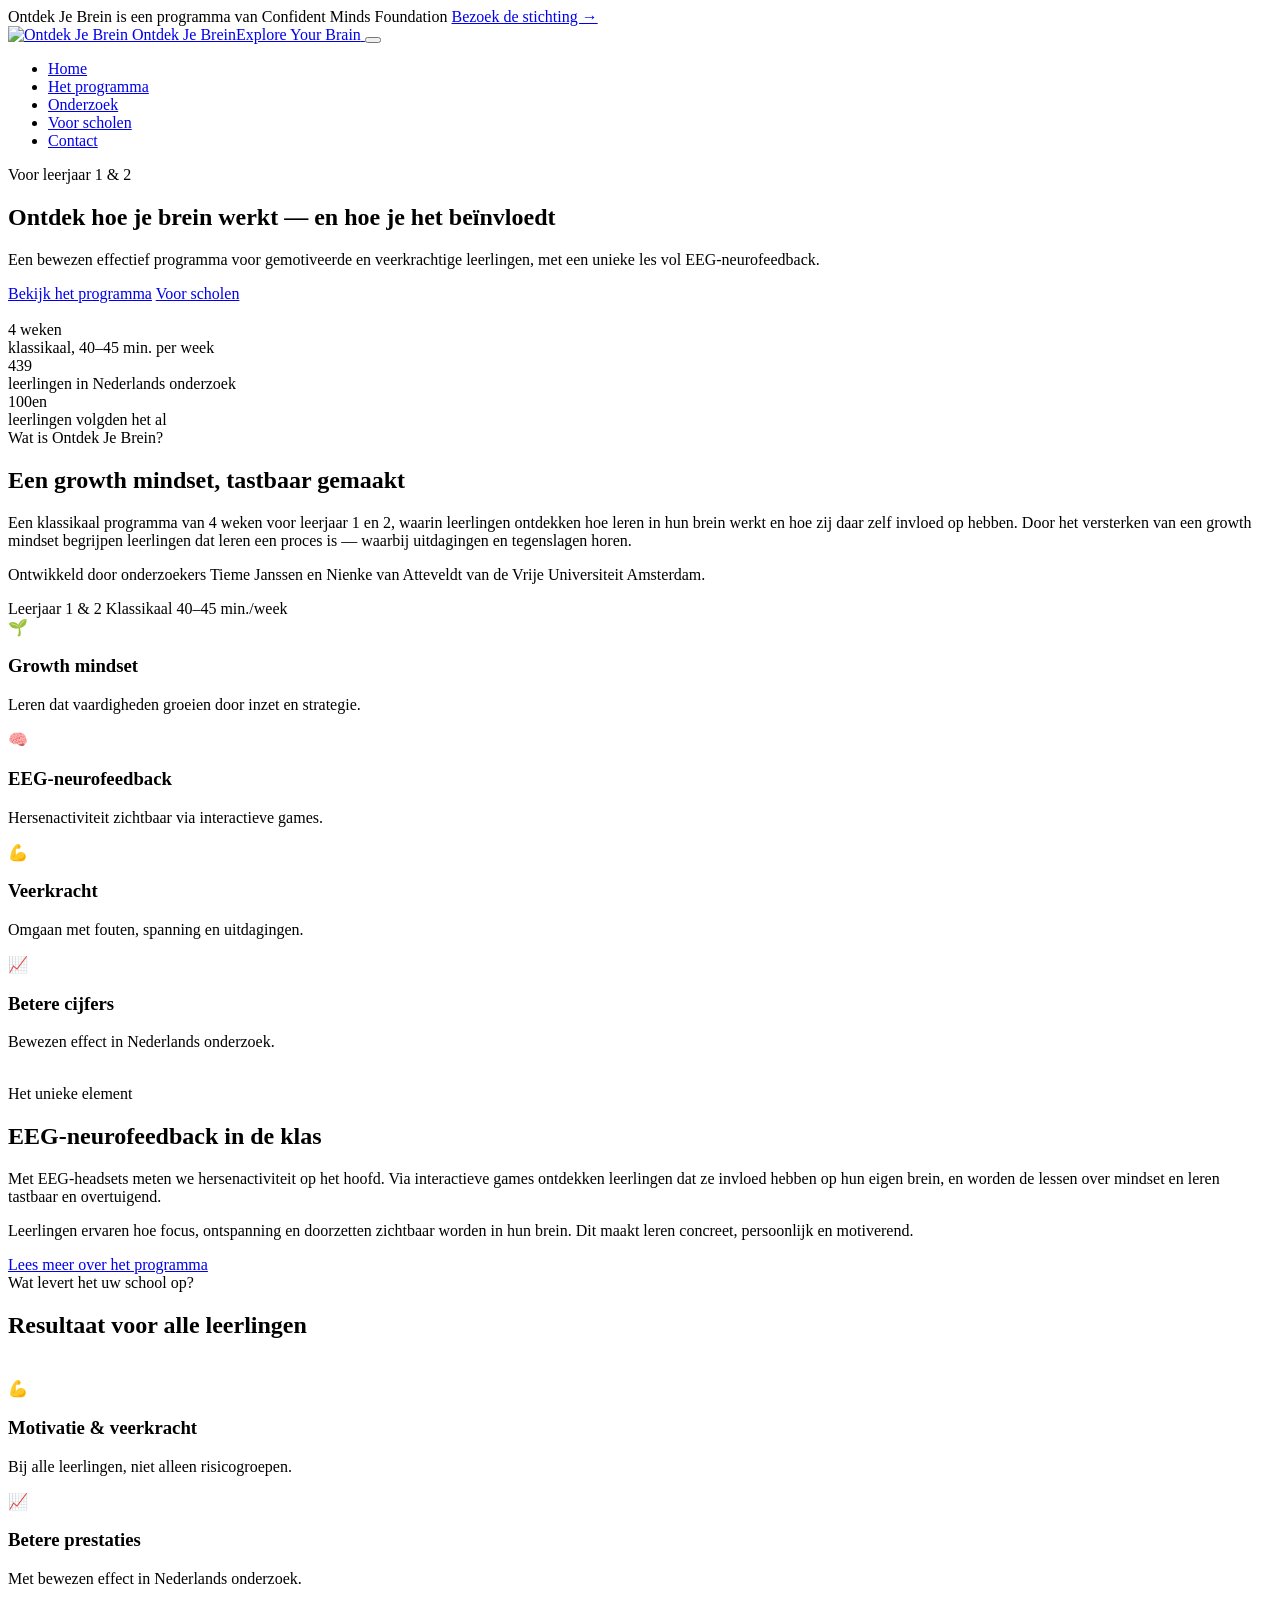
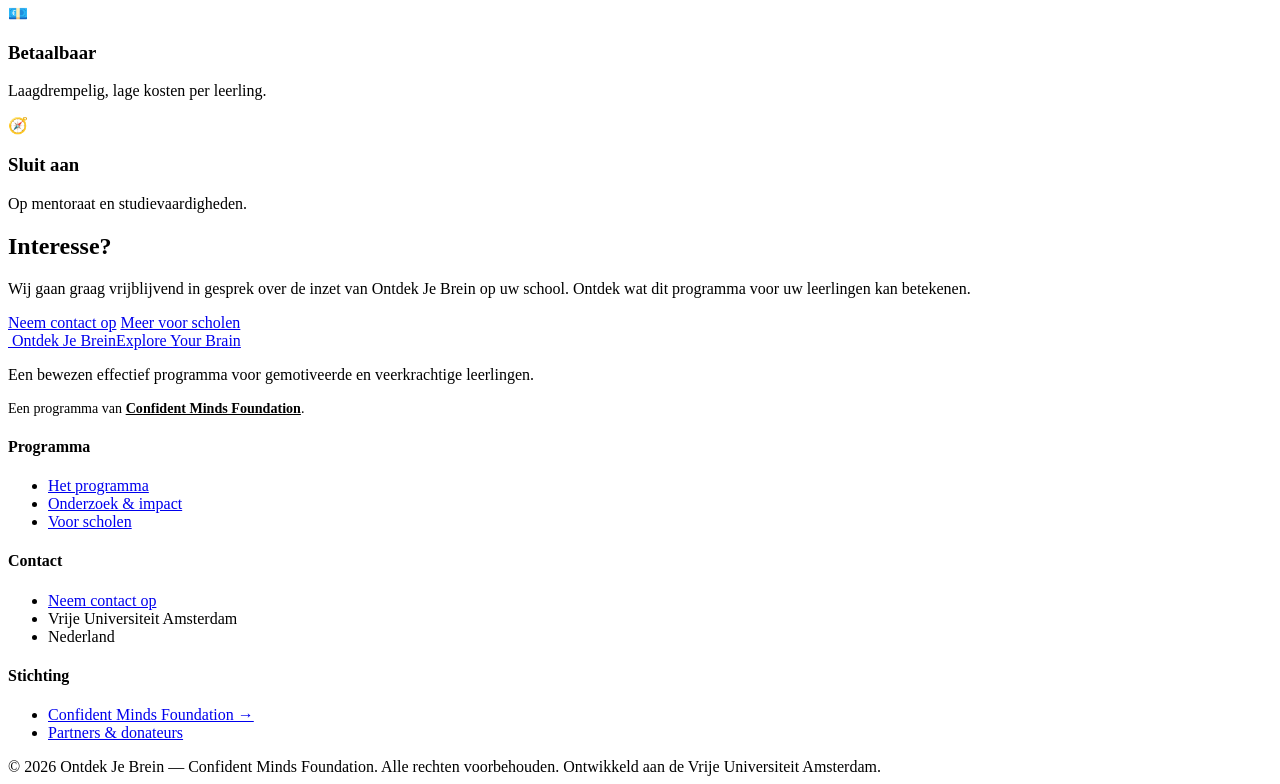
==== ontdek-je-brein/index.html @ c4dc22f5 "Add files via upload" ====
<!DOCTYPE html>
<html lang="nl">
<head>
  <meta charset="UTF-8" />
  <meta name="viewport" content="width=device-width, initial-scale=1.0" />
  <title>Ontdek Je Brein — Bewezen effectief programma voor het voortgezet onderwijs</title>
  <meta name="description" content="Ontdek Je Brein is een klassikaal 4-weeks programma met EEG-neurofeedback waarin leerlingen een growth mindset ontwikkelen. Een programma van Confident Minds Foundation." />
  <link rel="preconnect" href="https://fonts.googleapis.com" />
  <link rel="preconnect" href="https://fonts.gstatic.com" crossorigin />
  <link href="https://fonts.googleapis.com/css2?family=Poppins:wght@400;500;600;700&display=swap" rel="stylesheet" />
  <link rel="stylesheet" href="css/style.css" />
</head>
<body>

  <!-- FOUNDATION RIBBON -->
  <div class="ribbon">
    <div class="container">
      <span>Ontdek Je Brein is een programma van Confident Minds Foundation</span>
      <a href="../confident-minds-foundation/index.html">Bezoek de stichting →</a>
    </div>
  </div>

  <header class="site-header">
    <div class="container nav">
      <a href="index.html" class="brand">
        <img class="brand-mark" src="assets/ojb-trefoil-green.svg" alt="Ontdek Je Brein" />
        <span class="brand-text"><span class="b1">Ontdek Je Brein</span><span class="b2">Explore Your Brain</span></span>
      </a>
      <button class="nav-toggle" aria-label="Menu"><span></span><span></span><span></span></button>
      <ul class="nav-links">
        <li><a href="index.html" class="active">Home</a></li>
        <li><a href="programma.html">Het programma</a></li>
        <li><a href="onderzoek.html">Onderzoek</a></li>
        <li><a href="voor-scholen.html">Voor scholen</a></li>
        <li class="nav-cta"><a href="contact.html" class="btn btn--primary">Contact</a></li>
      </ul>
    </div>
  </header>

  <section class="hero">
    <div class="container hero-grid">
      <div>
        <span class="eyebrow">Voor leerjaar 1 &amp; 2</span>
        <h1>Ontdek hoe je brein werkt — en hoe je het beïnvloedt</h1>
        <p>Een bewezen effectief programma voor gemotiveerde en veerkrachtige leerlingen, met een unieke les vol EEG-neurofeedback.</p>
        <div class="hero-actions">
          <a href="programma.html" class="btn btn--lime">Bekijk het programma</a>
          <a href="voor-scholen.html" class="btn btn--ghost">Voor scholen</a>
        </div>
      </div>
      <div class="hero-visual">
        <img class="hero-trefoil" src="assets/ojb-trefoil-bright.svg" alt="" aria-hidden="true" />
      </div>
    </div>
  </section>

  <section class="section--tight bg-cream2">
    <div class="container">
      <div class="stats">
        <div class="stat"><div class="num">4 weken</div><div class="lbl">klassikaal, 40–45 min. per week</div></div>
        <div class="stat"><div class="num">439</div><div class="lbl">leerlingen in Nederlands onderzoek</div></div>
        <div class="stat"><div class="num">100en</div><div class="lbl">leerlingen volgden het al</div></div>
      </div>
    </div>
  </section>

  <!-- WHAT -->
  <section class="section">
    <div class="container">
      <div class="split">
        <div>
          <span class="eyebrow">Wat is Ontdek Je Brein?</span>
          <h2>Een growth mindset, tastbaar gemaakt</h2>
          <p>Een klassikaal programma van 4 weken voor leerjaar 1 en 2, waarin leerlingen ontdekken hoe leren in hun brein werkt en hoe zij daar zelf invloed op hebben. Door het versterken van een growth mindset begrijpen leerlingen dat leren een proces is — waarbij uitdagingen en tegenslagen horen.</p>
          <p>Ontwikkeld door onderzoekers Tieme Janssen en Nienke van Atteveldt van de Vrije Universiteit Amsterdam.</p>
          <div style="margin-top:4px;">
            <span class="pill pill-lime">Leerjaar 1 &amp; 2</span>
            <span class="pill pill-blue">Klassikaal</span>
            <span class="pill pill-lime">40–45 min./week</span>
          </div>
        </div>
        <div class="split-media">
          <div class="grid grid-2">
            <div class="card"><div class="card-icon ic-green">🌱</div><h3>Growth mindset</h3><p>Leren dat vaardigheden groeien door inzet en strategie.</p></div>
            <div class="card"><div class="card-icon ic-blue">🧠</div><h3>EEG-neurofeedback</h3><p>Hersenactiviteit zichtbaar via interactieve games.</p></div>
            <div class="card"><div class="card-icon ic-orange">💪</div><h3>Veerkracht</h3><p>Omgaan met fouten, spanning en uitdagingen.</p></div>
            <div class="card"><div class="card-icon ic-lime">📈</div><h3>Betere cijfers</h3><p>Bewezen effect in Nederlands onderzoek.</p></div>
          </div>
        </div>
      </div>
    </div>
  </section>

  <!-- EEG -->
  <section class="section bg-forest">
    <div class="container">
      <div class="split split--rev">
        <div class="split-media">
          <div class="media-card lime">
            <img src="assets/ojb-trefoil-forest.svg" alt="" style="width:150px;" />
          </div>
        </div>
        <div>
          <span class="eyebrow">Het unieke element</span>
          <h2>EEG-neurofeedback in de klas</h2>
          <p>Met EEG-headsets meten we hersenactiviteit op het hoofd. Via interactieve games ontdekken leerlingen dat ze invloed hebben op hun eigen brein, en worden de lessen over mindset en leren tastbaar en overtuigend.</p>
          <p>Leerlingen ervaren hoe focus, ontspanning en doorzetten zichtbaar worden in hun brein. Dit maakt leren concreet, persoonlijk en motiverend.</p>
          <a href="programma.html" class="btn btn--lime">Lees meer over het programma</a>
        </div>
      </div>
    </div>
  </section>

  <!-- BENEFITS -->
  <section class="section">
    <div class="container center">
      <span class="eyebrow">Wat levert het uw school op?</span>
      <h2>Resultaat voor alle leerlingen</h2>
      <div class="grid grid-4" style="margin-top:40px; text-align:left;">
        <div class="card"><div class="card-icon ic-lime">💪</div><h3>Motivatie &amp; veerkracht</h3><p>Bij alle leerlingen, niet alleen risicogroepen.</p></div>
        <div class="card"><div class="card-icon ic-green">📈</div><h3>Betere prestaties</h3><p>Met bewezen effect in Nederlands onderzoek.</p></div>
        <div class="card"><div class="card-icon ic-blue">💶</div><h3>Betaalbaar</h3><p>Laagdrempelig, lage kosten per leerling.</p></div>
        <div class="card"><div class="card-icon ic-orange">🧭</div><h3>Sluit aan</h3><p>Op mentoraat en studievaardigheden.</p></div>
      </div>
    </div>
  </section>

  <!-- CTA -->
  <section class="section--tight">
    <div class="container">
      <div class="cta-band">
        <h2>Interesse?</h2>
        <p>Wij gaan graag vrijblijvend in gesprek over de inzet van Ontdek Je Brein op uw school. Ontdek wat dit programma voor uw leerlingen kan betekenen.</p>
        <div class="hero-actions">
          <a href="contact.html" class="btn btn--lime">Neem contact op</a>
          <a href="voor-scholen.html" class="btn btn--ghost">Meer voor scholen</a>
        </div>
      </div>
    </div>
  </section>

  <footer class="site-footer">
    <div class="container">
      <div class="footer-grid">
        <div class="footer-brand">
          <a href="index.html" class="brand">
            <img class="brand-mark" src="assets/ojb-trefoil-white.svg" alt="" />
            <span class="brand-text"><span class="b1">Ontdek Je Brein</span><span class="b2">Explore Your Brain</span></span>
          </a>
          <p>Een bewezen effectief programma voor gemotiveerde en veerkrachtige leerlingen.</p>
          <p style="font-size:0.88rem;">Een programma van <a href="../confident-minds-foundation/index.html" style="color:var(--lime); font-weight:600;">Confident Minds Foundation</a>.</p>
        </div>
        <div><h4>Programma</h4><ul class="footer-links"><li><a href="programma.html">Het programma</a></li><li><a href="onderzoek.html">Onderzoek &amp; impact</a></li><li><a href="voor-scholen.html">Voor scholen</a></li></ul></div>
        <div><h4>Contact</h4><ul class="footer-links"><li><a href="contact.html">Neem contact op</a></li><li>Vrije Universiteit Amsterdam</li><li>Nederland</li></ul></div>
        <div><h4>Stichting</h4><ul class="footer-links"><li><a href="../confident-minds-foundation/index.html">Confident Minds Foundation →</a></li><li><a href="../confident-minds-foundation/partners.html">Partners &amp; donateurs</a></li></ul></div>
      </div>
      <div class="footer-bottom">
        <span>© 2026 Ontdek Je Brein — Confident Minds Foundation. Alle rechten voorbehouden.</span>
        <span>Ontwikkeld aan de Vrije Universiteit Amsterdam.</span>
      </div>
    </div>
  </footer>

  <script src="js/main.js"></script>
</body>
</html>
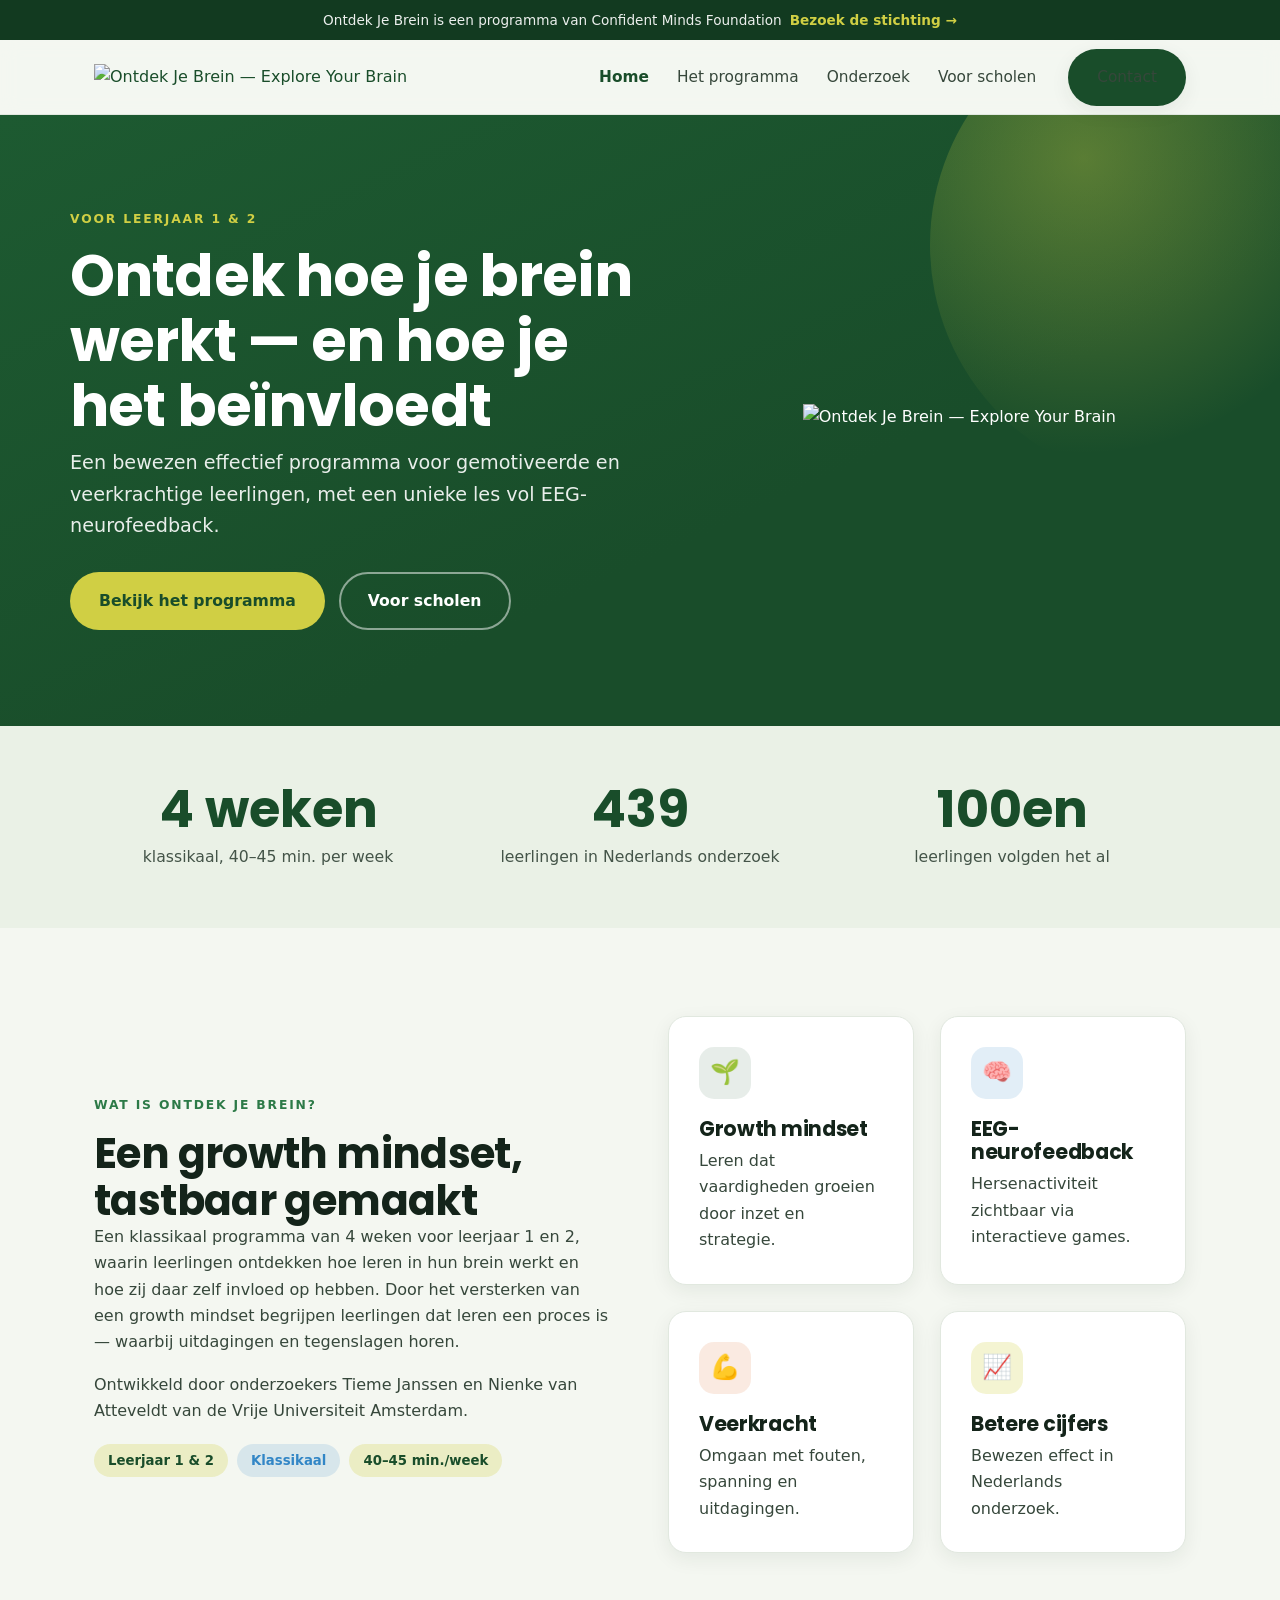
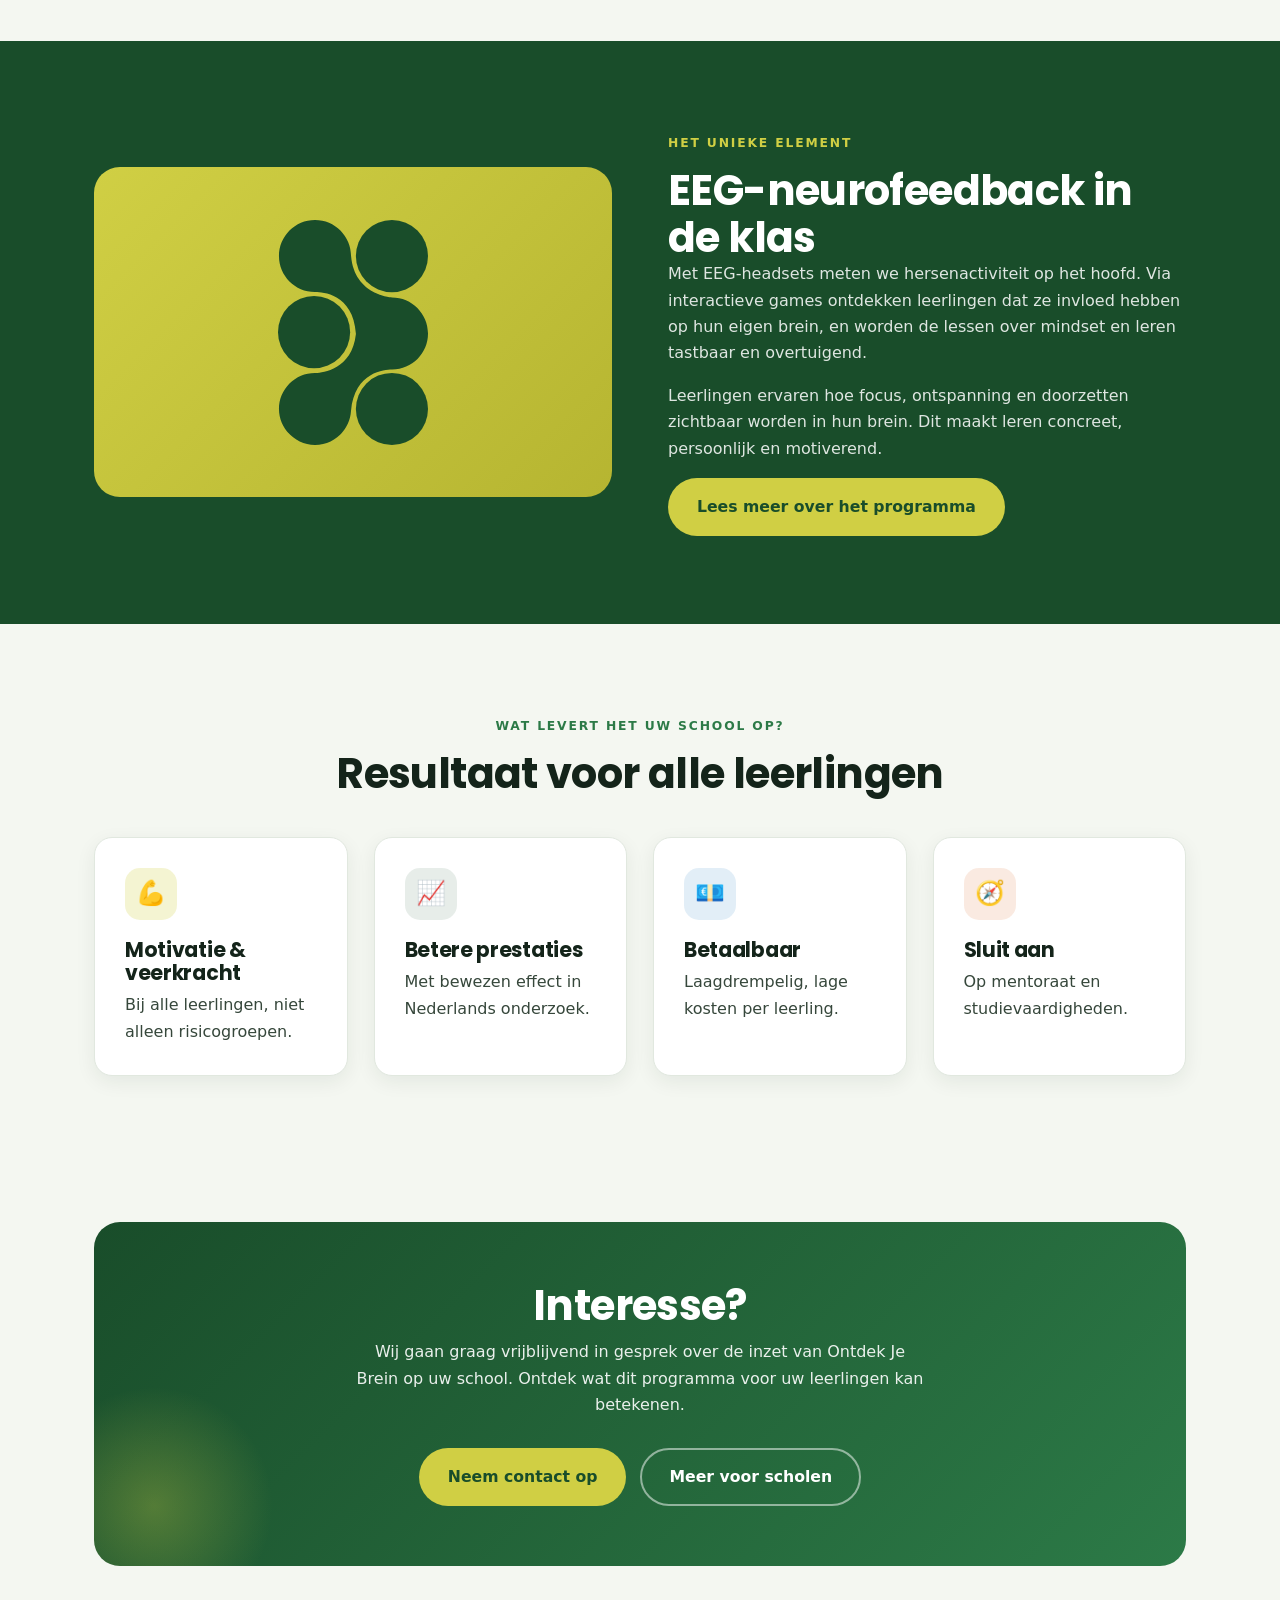
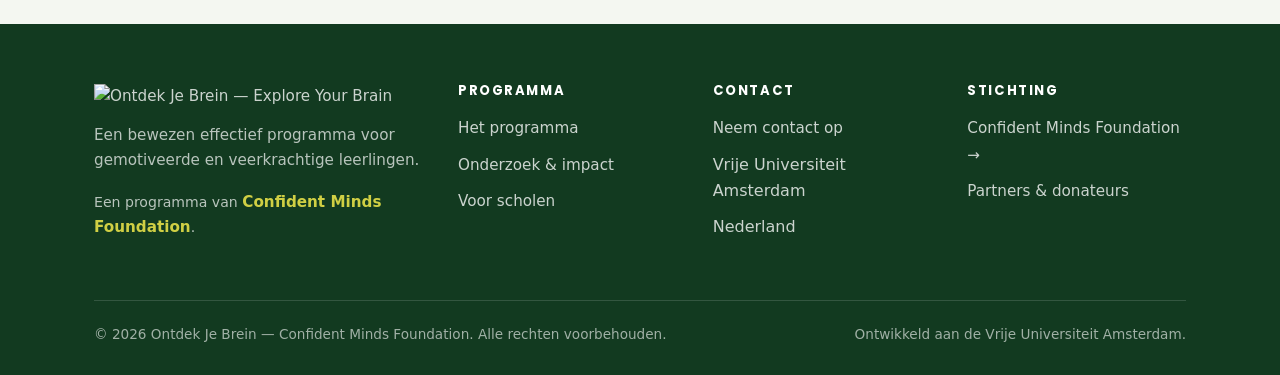
==== commit 517431cc: "Add files via upload" ====
--- a/ontdek-je-brein/index.html
+++ b/ontdek-je-brein/index.html
@@ -23,8 +23,7 @@
   <header class="site-header">
     <div class="container nav">
       <a href="index.html" class="brand">
-        <img class="brand-mark" src="assets/ojb-trefoil-green.svg" alt="Ontdek Je Brein" />
-        <span class="brand-text"><span class="b1">Ontdek Je Brein</span><span class="b2">Explore Your Brain</span></span>
+        <img class="brand-logo" src="assets/ojb-logo-greencombo.svg" alt="Ontdek Je Brein — Explore Your Brain" />
       </a>
       <button class="nav-toggle" aria-label="Menu"><span></span><span></span><span></span></button>
       <ul class="nav-links">
@@ -49,7 +48,7 @@
         </div>
       </div>
       <div class="hero-visual">
-        <img class="hero-trefoil" src="assets/ojb-trefoil-bright.svg" alt="" aria-hidden="true" />
+        <img class="hero-logo" src="assets/ojb-logo-white.svg" alt="Ontdek Je Brein — Explore Your Brain" />
       </div>
     </div>
   </section>
@@ -144,8 +143,7 @@
       <div class="footer-grid">
         <div class="footer-brand">
           <a href="index.html" class="brand">
-            <img class="brand-mark" src="assets/ojb-trefoil-white.svg" alt="" />
-            <span class="brand-text"><span class="b1">Ontdek Je Brein</span><span class="b2">Explore Your Brain</span></span>
+            <img class="footer-logo" src="assets/ojb-logo-white.svg" alt="Ontdek Je Brein — Explore Your Brain" />
           </a>
           <p>Een bewezen effectief programma voor gemotiveerde en veerkrachtige leerlingen.</p>
           <p style="font-size:0.88rem;">Een programma van <a href="../confident-minds-foundation/index.html" style="color:var(--lime); font-weight:600;">Confident Minds Foundation</a>.</p>
--- a/ontdek-je-brein/css/style.css
+++ b/ontdek-je-brein/css/style.css
@@ -0,0 +1,224 @@
+/* ===========================================================
+   Ontdek Je Brein — programmasite
+   Brand from Explore Your Brain Brand Guidelines (folder 1)
+   forest #194d2a · lime #d0cf44 · blue #3286c6 · orange #da682c · pink #f1ccdf
+   =========================================================== */
+
+:root {
+  --forest: #194d2a;
+  --forest-dark: #123a20;
+  --green: #2c7a47;
+  --lime: #d0cf44;
+  --lime-dark: #b6b531;
+  --blue: #3286c6;
+  --blue-light: #bbddf6;
+  --orange: #da682c;
+  --pink: #f1ccdf;
+
+  --ink: #14241a;
+  --body: #36473b;
+  --muted: #6d7d6f;
+  --line: #e1e8df;
+  --cream: #f4f7f1;
+  --cream-2: #eaf1e6;
+  --white: #ffffff;
+
+  --radius: 18px;
+  --radius-lg: 26px;
+  --shadow: 0 16px 44px rgba(20, 36, 26, 0.11);
+  --shadow-sm: 0 6px 20px rgba(20, 36, 26, 0.07);
+  --maxw: 1140px;
+  --font: "Poppins", "Segoe UI", system-ui, -apple-system, sans-serif;
+}
+
+* { box-sizing: border-box; margin: 0; padding: 0; }
+html { scroll-behavior: smooth; }
+body { font-family: var(--font); color: var(--body); background: var(--cream); line-height: 1.65; -webkit-font-smoothing: antialiased; }
+
+h1,h2,h3,h4 { color: var(--ink); line-height: 1.13; font-weight: 700; letter-spacing: -0.015em; }
+h1 { font-size: clamp(2.2rem, 5.2vw, 3.6rem); }
+h2 { font-size: clamp(1.7rem, 3.6vw, 2.6rem); }
+h3 { font-size: 1.28rem; }
+p { margin-bottom: 1rem; }
+a { color: var(--forest); text-decoration: none; }
+a:hover { text-decoration: underline; }
+img { max-width: 100%; display: block; }
+
+.container { max-width: var(--maxw); margin: 0 auto; padding: 0 24px; }
+.section { padding: 88px 0; }
+.section--tight { padding: 58px 0; }
+.bg-cream { background: var(--cream); }
+.bg-cream2 { background: var(--cream-2); }
+.bg-white { background: var(--white); }
+.bg-forest { background: var(--forest); color: #fff; }
+.bg-forest h1,.bg-forest h2,.bg-forest h3 { color:#fff; }
+.bg-forest p { color: rgba(255,255,255,0.86); }
+.bg-forest .eyebrow { color: var(--lime); }
+
+.eyebrow { display:inline-block; font-size:0.77rem; font-weight:600; letter-spacing:0.15em; text-transform:uppercase; color: var(--green); margin-bottom:14px; }
+.lead { font-size:1.18rem; color: var(--body); max-width:60ch; }
+.center { text-align:center; }
+.center .lead,.center p { margin-left:auto; margin-right:auto; }
+
+/* Buttons */
+.btn { display:inline-flex; align-items:center; gap:9px; padding:14px 27px; border-radius:999px; font-weight:600; font-size:0.98rem; border:2px solid transparent; cursor:pointer; transition: transform .15s, box-shadow .15s, background .15s, color .15s; text-decoration:none; }
+.btn:hover { text-decoration:none; transform: translateY(-2px); }
+.btn--primary { background: var(--forest); color:#fff; box-shadow: var(--shadow-sm); }
+.btn--primary:hover { background: var(--forest-dark); color:#fff; }
+.btn--lime { background: var(--lime); color: var(--forest); }
+.btn--lime:hover { background: var(--lime-dark); }
+.btn--ghost { background: transparent; border-color: rgba(255,255,255,0.5); color:#fff; }
+.btn--ghost:hover { background: rgba(255,255,255,0.12); color:#fff; }
+.btn--outline { background: transparent; border-color: var(--forest); color: var(--forest); }
+.btn--outline:hover { background: var(--forest); color:#fff; }
+
+/* Foundation ribbon */
+.ribbon { background: var(--forest-dark); color: rgba(255,255,255,0.92); font-size:0.85rem; }
+.ribbon .container { display:flex; align-items:center; justify-content:center; gap:8px; padding:9px 24px; flex-wrap:wrap; text-align:center; }
+.ribbon a { color: var(--lime); font-weight:600; }
+.ribbon a:hover { text-decoration:underline; }
+.ribbon img { width:16px; height:16px; }
+
+/* Header */
+.site-header { position:sticky; top:0; z-index:50; background: rgba(244,247,241,0.86); backdrop-filter: saturate(180%) blur(10px); border-bottom:1px solid var(--line); }
+.nav { display:flex; align-items:center; justify-content:space-between; height:74px; }
+.brand { display:flex; align-items:center; gap:11px; }
+.brand:hover { text-decoration:none; }
+.brand-mark { width:32px; height:auto; flex:none; }
+.brand-text { display:flex; flex-direction:column; line-height:1.03; }
+.brand-text .b1 { font-size:1.04rem; font-weight:700; color: var(--ink); }
+.brand-text .b2 { font-size:0.66rem; font-weight:500; letter-spacing:0.04em; color: var(--muted); }
+.nav-links { display:flex; align-items:center; gap:28px; list-style:none; }
+.nav-links a { color: var(--body); font-weight:500; font-size:0.96rem; }
+.nav-links a:hover,.nav-links a.active { color: var(--forest); text-decoration:none; }
+.nav-links a.active { font-weight:600; }
+.nav-cta { margin-left:4px; }
+.nav-toggle { display:none; background:none; border:0; cursor:pointer; padding:8px; }
+.nav-toggle span { display:block; width:24px; height:2px; background: var(--ink); margin:5px 0; transition:.25s; }
+
+/* Hero */
+.hero { position:relative; overflow:hidden; background: linear-gradient(155deg, #1d5a31, var(--forest) 62%); color:#fff; }
+.hero::after { content:""; position:absolute; right:-130px; top:-110px; width:480px; height:480px; border-radius:50%; background: radial-gradient(circle at 32% 32%, rgba(208,207,68,0.35), transparent 64%); pointer-events:none; }
+.hero .container { position:relative; z-index:2; }
+.hero-grid { display:grid; grid-template-columns:1.08fr 0.92fr; gap:50px; align-items:center; padding:90px 0 96px; }
+.hero h1 { color:#fff; max-width:16ch; }
+.hero .eyebrow { color: var(--lime); }
+.hero p { color: rgba(255,255,255,0.9); font-size:1.2rem; max-width:52ch; margin-top:8px; }
+.hero-actions { display:flex; flex-wrap:wrap; gap:14px; margin-top:30px; }
+.hero-visual { display:flex; justify-content:center; }
+.hero-trefoil { width:min(320px,76%); height:auto; filter: drop-shadow(0 18px 30px rgba(0,0,0,0.2)); }
+
+/* Grid */
+.grid { display:grid; gap:26px; }
+.grid-2 { grid-template-columns: repeat(2,1fr); }
+.grid-3 { grid-template-columns: repeat(3,1fr); }
+.grid-4 { grid-template-columns: repeat(4,1fr); }
+
+/* Cards */
+.card { background: var(--white); border:1px solid var(--line); border-radius: var(--radius); padding:30px; box-shadow: var(--shadow-sm); transition: transform .18s, box-shadow .18s; }
+.card:hover { transform: translateY(-4px); box-shadow: var(--shadow); }
+.card h3 { margin-bottom:8px; }
+.card p { margin-bottom:0; color: var(--body); }
+.card-icon { width:52px; height:52px; border-radius:15px; margin-bottom:18px; display:flex; align-items:center; justify-content:center; font-size:1.5rem; }
+.ic-green { background: rgba(25,77,42,0.10); }
+.ic-lime  { background: rgba(208,207,68,0.24); }
+.ic-blue  { background: rgba(50,134,198,0.14); }
+.ic-orange{ background: rgba(218,104,44,0.14); }
+.ic-pink  { background: rgba(241,204,223,0.55); }
+
+/* Stats */
+.stats { display:grid; grid-template-columns: repeat(3,1fr); gap:24px; }
+.stat { text-align:center; }
+.stat .num { font-size: clamp(2.2rem,5vw,3.2rem); font-weight:700; color: var(--lime); line-height:1; }
+.bg-cream .stat .num,.bg-cream2 .stat .num,.bg-white .stat .num { color: var(--forest); }
+.stat .lbl { margin-top:9px; font-size:0.98rem; opacity:.92; }
+
+/* Split */
+.split { display:grid; grid-template-columns:1fr 1fr; gap:56px; align-items:center; }
+.split--rev .split-media { order:-1; }
+.media-card { border-radius: var(--radius-lg); padding:44px; min-height:330px; display:flex; align-items:center; justify-content:center; background: linear-gradient(135deg, var(--forest), var(--green)); }
+.media-card.lime { background: linear-gradient(135deg, var(--lime), var(--lime-dark)); }
+.media-card.blue { background: linear-gradient(135deg, var(--blue), #1f5e93); }
+.media-card.orange { background: linear-gradient(135deg, var(--orange), #b8501f); }
+
+/* Steps */
+.steps { display:grid; gap:18px; }
+.step { display:flex; gap:18px; align-items:flex-start; background: var(--white); border:1px solid var(--line); border-radius: var(--radius); padding:22px 24px; }
+.step .n { flex:none; width:40px; height:40px; border-radius:50%; background: var(--forest); color:#fff; display:flex; align-items:center; justify-content:center; font-weight:700; }
+.step h3 { margin-bottom:4px; }
+.step p { margin-bottom:0; }
+
+/* Checklist */
+.checklist { list-style:none; display:grid; gap:14px; }
+.checklist li { position:relative; padding-left:36px; }
+.checklist li::before { content:""; position:absolute; left:0; top:2px; width:23px; height:23px; border-radius:50%; background: var(--lime); background-image:url("data:image/svg+xml,%3Csvg xmlns='http://www.w3.org/2000/svg' viewBox='0 0 24 24' fill='none' stroke='%23194d2a' stroke-width='3.5' stroke-linecap='round' stroke-linejoin='round'%3E%3Cpolyline points='20 6 9 17 4 12'/%3E%3C/svg%3E"); background-size:14px; background-repeat:no-repeat; background-position:center; }
+
+/* Pills */
+.pill { display:inline-block; padding:6px 14px; border-radius:999px; font-size:0.83rem; font-weight:600; margin:3px 4px 0 0; }
+.pill-lime { background: rgba(208,207,68,0.26); color: var(--forest); }
+.pill-blue { background: rgba(50,134,198,0.15); color: var(--blue); }
+
+/* CTA */
+.cta-band { background: linear-gradient(135deg, var(--forest), var(--green)); color:#fff; border-radius: var(--radius-lg); padding:60px; text-align:center; position:relative; overflow:hidden; }
+.cta-band::before { content:""; position:absolute; left:-80px; bottom:-80px; width:280px; height:280px; border-radius:50%; background: radial-gradient(circle, rgba(208,207,68,0.3), transparent 60%); }
+.cta-band h2 { color:#fff; position:relative; }
+.cta-band p { color: rgba(255,255,255,0.9); position:relative; max-width:56ch; margin:10px auto 26px; }
+.cta-band .hero-actions { justify-content:center; }
+
+/* Page hero */
+.page-hero { background: linear-gradient(155deg,#1d5a31,var(--forest) 62%); color:#fff; padding:72px 0 64px; position:relative; overflow:hidden; }
+.page-hero::after { content:""; position:absolute; right:-100px; top:-90px; width:360px; height:360px; border-radius:50%; background: radial-gradient(circle at 32% 32%, rgba(208,207,68,0.3), transparent 64%); }
+.page-hero .container { position:relative; z-index:2; }
+.page-hero h1 { color:#fff; max-width:18ch; }
+.page-hero p { color: rgba(255,255,255,0.9); max-width:58ch; font-size:1.12rem; }
+.page-hero .eyebrow { color: var(--lime); }
+.breadcrumb { font-size:0.85rem; color: rgba(255,255,255,0.7); margin-bottom:14px; }
+.breadcrumb a { color: rgba(255,255,255,0.85); }
+
+/* Forms */
+.form-card { background: var(--white); border:1px solid var(--line); border-radius: var(--radius); padding:36px; box-shadow: var(--shadow-sm); }
+.field { margin-bottom:18px; }
+.field label { display:block; font-weight:600; font-size:0.92rem; color: var(--ink); margin-bottom:7px; }
+.field input,.field select,.field textarea { width:100%; padding:13px 15px; border:1.5px solid var(--line); border-radius:12px; font-family:inherit; font-size:0.98rem; color: var(--ink); background: var(--cream); transition: border .15s; }
+.field input:focus,.field select:focus,.field textarea:focus { outline:none; border-color: var(--forest); background:#fff; }
+.field textarea { min-height:130px; resize:vertical; }
+
+/* Contact info */
+.info-row { display:flex; gap:14px; align-items:flex-start; margin-bottom:22px; }
+.info-row .ic { flex:none; width:42px; height:42px; border-radius:12px; background: rgba(25,77,42,0.10); display:flex; align-items:center; justify-content:center; font-size:1.2rem; }
+.info-row strong { color: var(--ink); display:block; }
+
+/* Footer */
+.site-footer { background: var(--forest-dark); color: rgba(255,255,255,0.78); padding:60px 0 30px; }
+.footer-grid { display:grid; grid-template-columns:1.5fr 1fr 1fr 1fr; gap:36px; }
+.site-footer h4 { color:#fff; font-size:0.82rem; letter-spacing:0.12em; text-transform:uppercase; margin-bottom:16px; }
+.site-footer a { color: rgba(255,255,255,0.78); font-size:0.95rem; }
+.site-footer a:hover { color:#fff; text-decoration:none; }
+.footer-links { list-style:none; display:grid; gap:10px; }
+.footer-brand .brand-text .b1 { color:#fff; }
+.footer-brand .brand-text .b2 { color: rgba(255,255,255,0.6); }
+.footer-brand p { color: rgba(255,255,255,0.7); margin-top:14px; max-width:34ch; font-size:0.95rem; }
+.footer-bottom { margin-top:44px; padding-top:22px; border-top:1px solid rgba(255,255,255,0.14); display:flex; justify-content:space-between; gap:16px; flex-wrap:wrap; font-size:0.85rem; color: rgba(255,255,255,0.6); }
+
+/* Responsive */
+@media (max-width: 920px) {
+  .hero-grid { grid-template-columns:1fr; gap:30px; }
+  .hero-visual { order:-1; }
+  .split { grid-template-columns:1fr; gap:30px; }
+  .split--rev .split-media { order:0; }
+  .grid-4 { grid-template-columns: repeat(2,1fr); }
+  .footer-grid { grid-template-columns:1fr 1fr; }
+}
+@media (max-width: 760px) {
+  .nav-links { position:absolute; top:74px; left:0; right:0; background: var(--cream); flex-direction:column; align-items:flex-start; gap:0; padding:8px 24px 18px; border-bottom:1px solid var(--line); box-shadow: var(--shadow); display:none; }
+  .nav-links.open { display:flex; }
+  .nav-links li { width:100%; }
+  .nav-links a { display:block; padding:12px 0; width:100%; border-bottom:1px solid var(--line); }
+  .nav-links .nav-cta { padding-top:14px; border:0; }
+  .nav-toggle { display:block; }
+  .grid-2,.grid-3,.grid-4 { grid-template-columns:1fr; }
+  .stats { grid-template-columns:1fr; gap:28px; }
+  .cta-band { padding:40px 26px; }
+  .section { padding:60px 0; }
+  .footer-grid { grid-template-columns:1fr; }
+}
